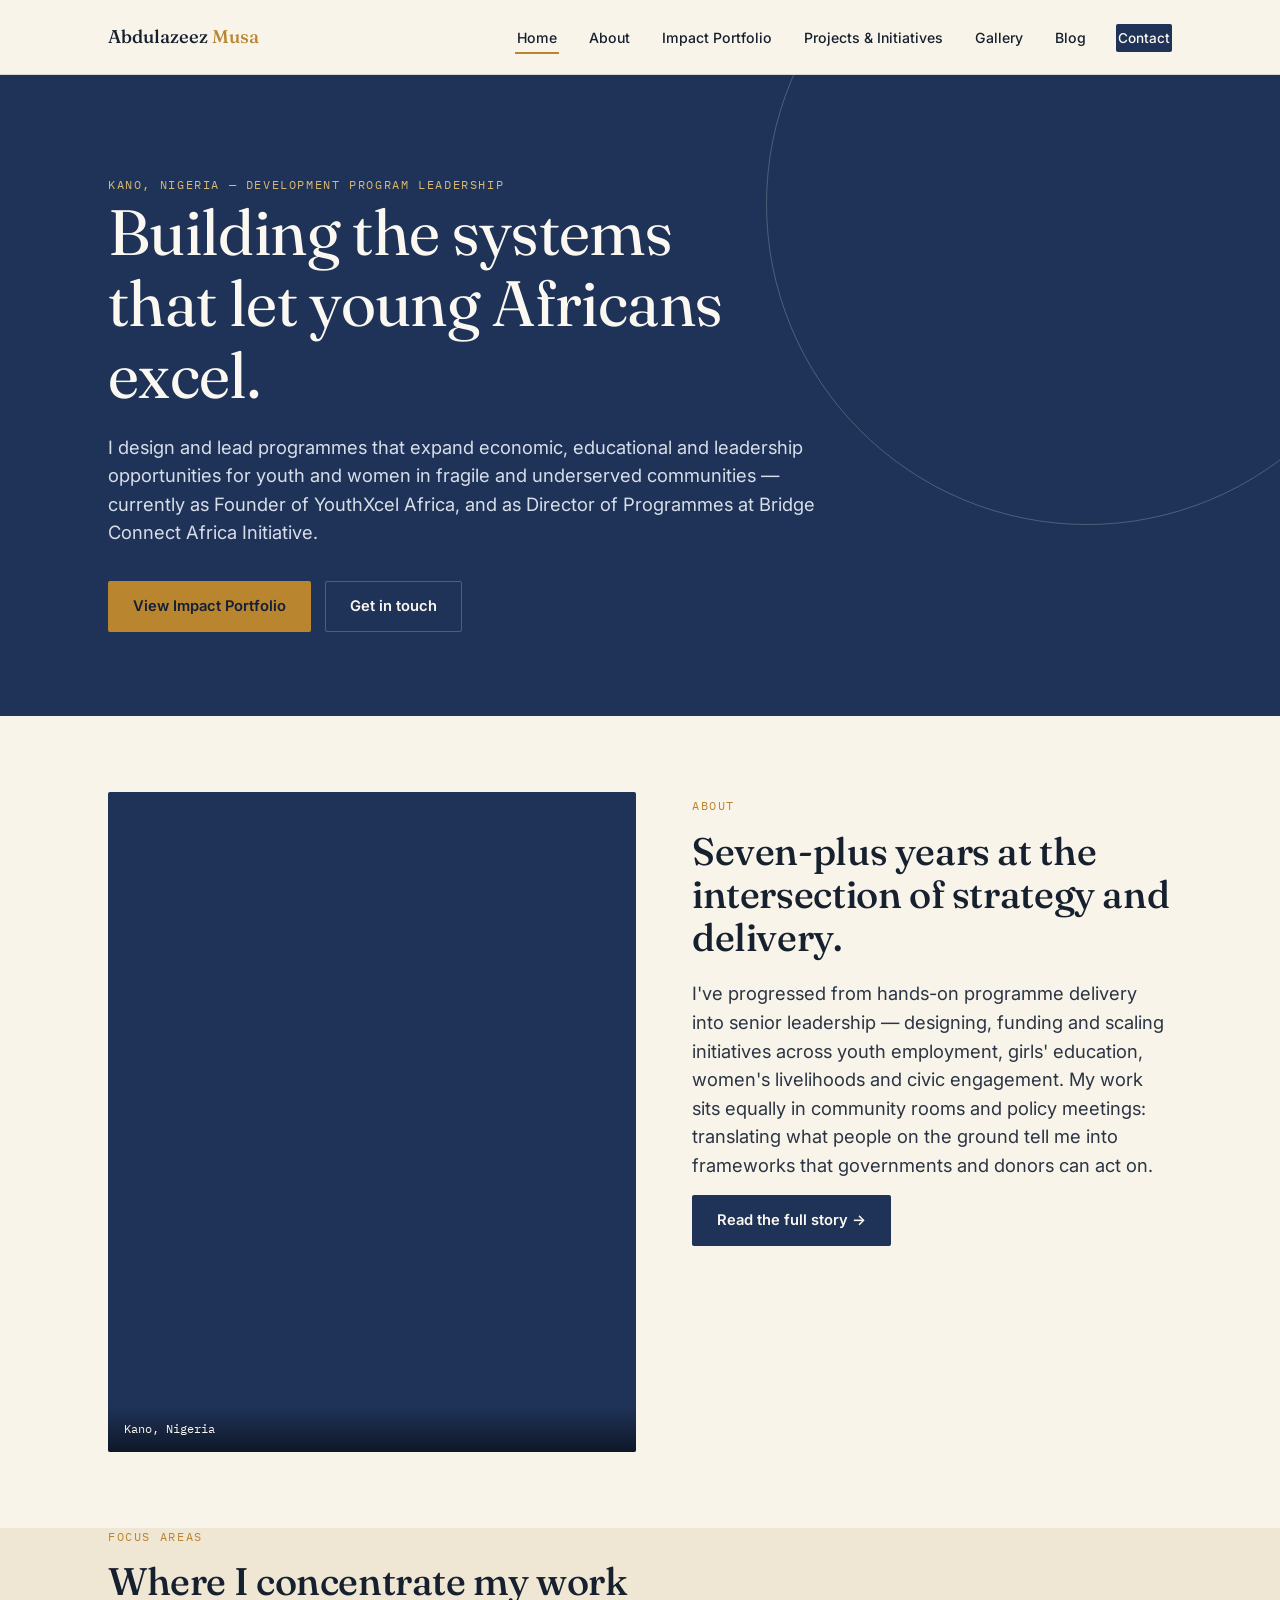
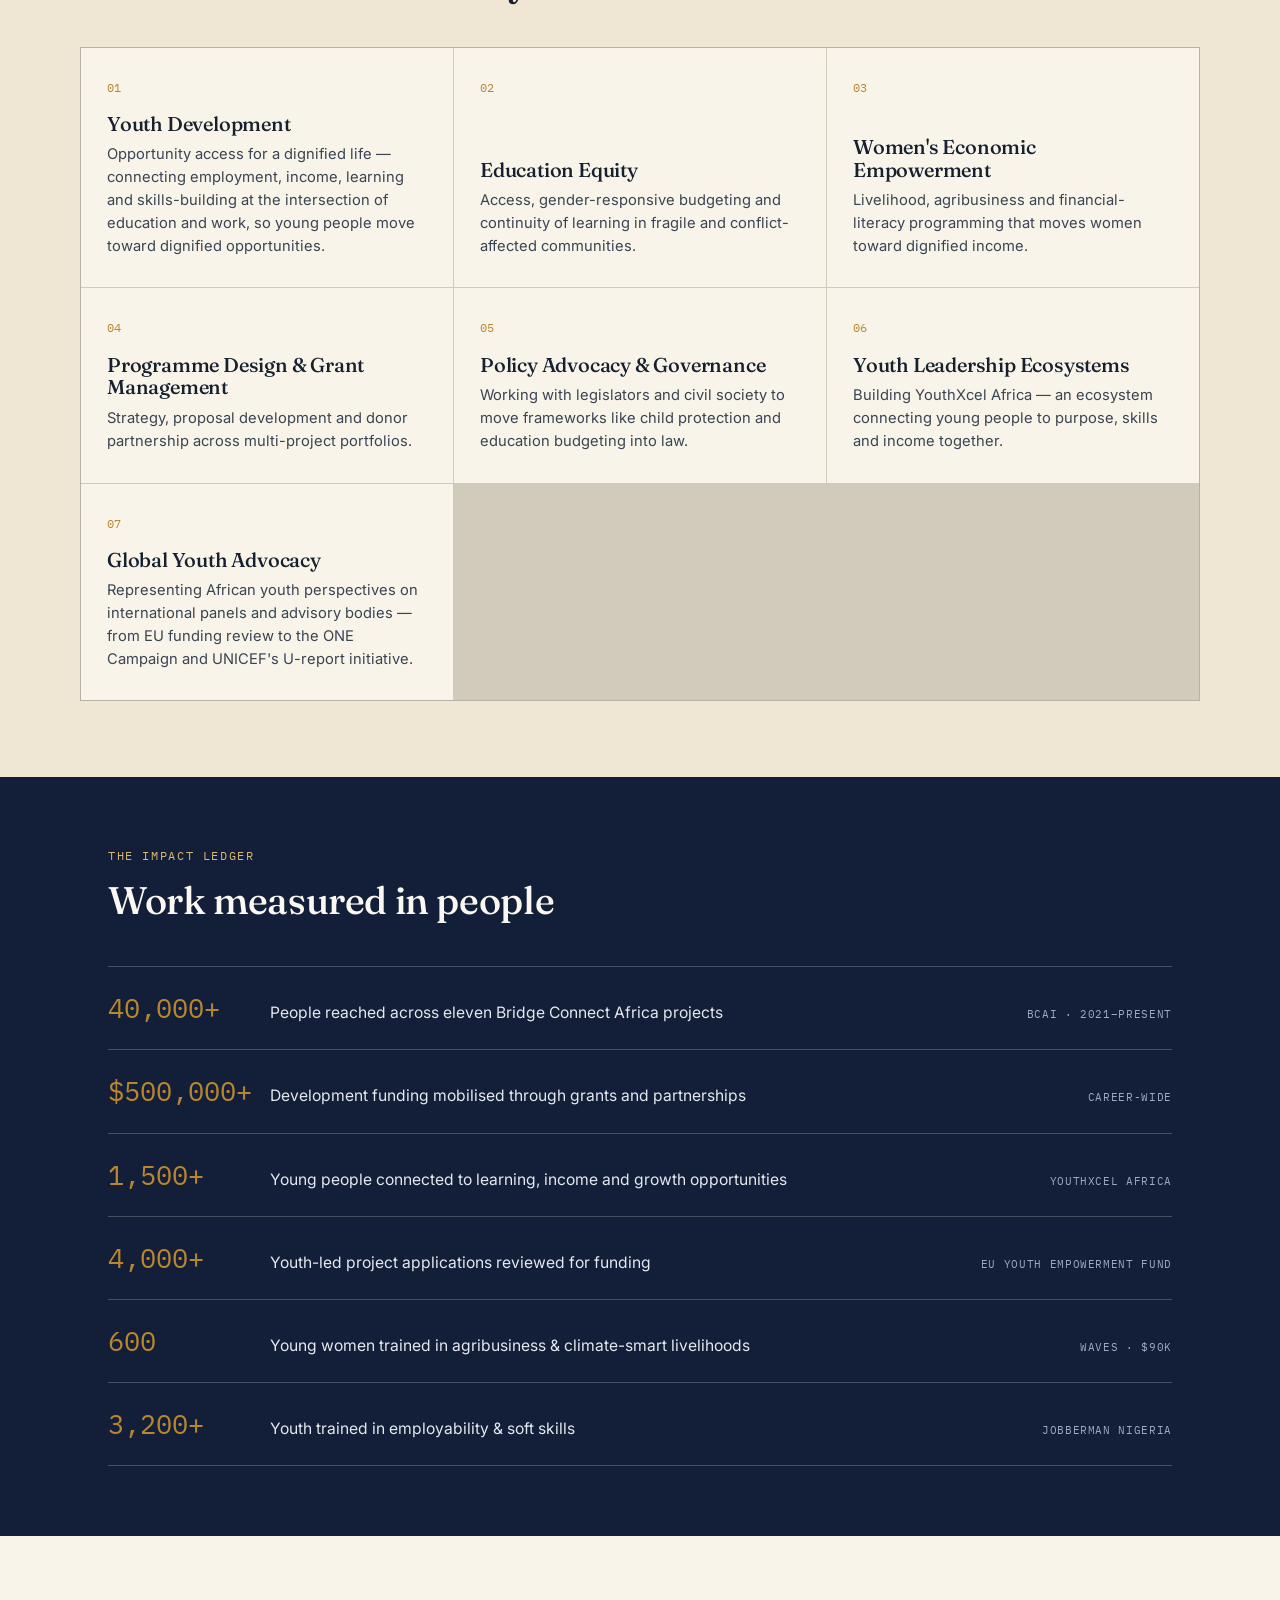
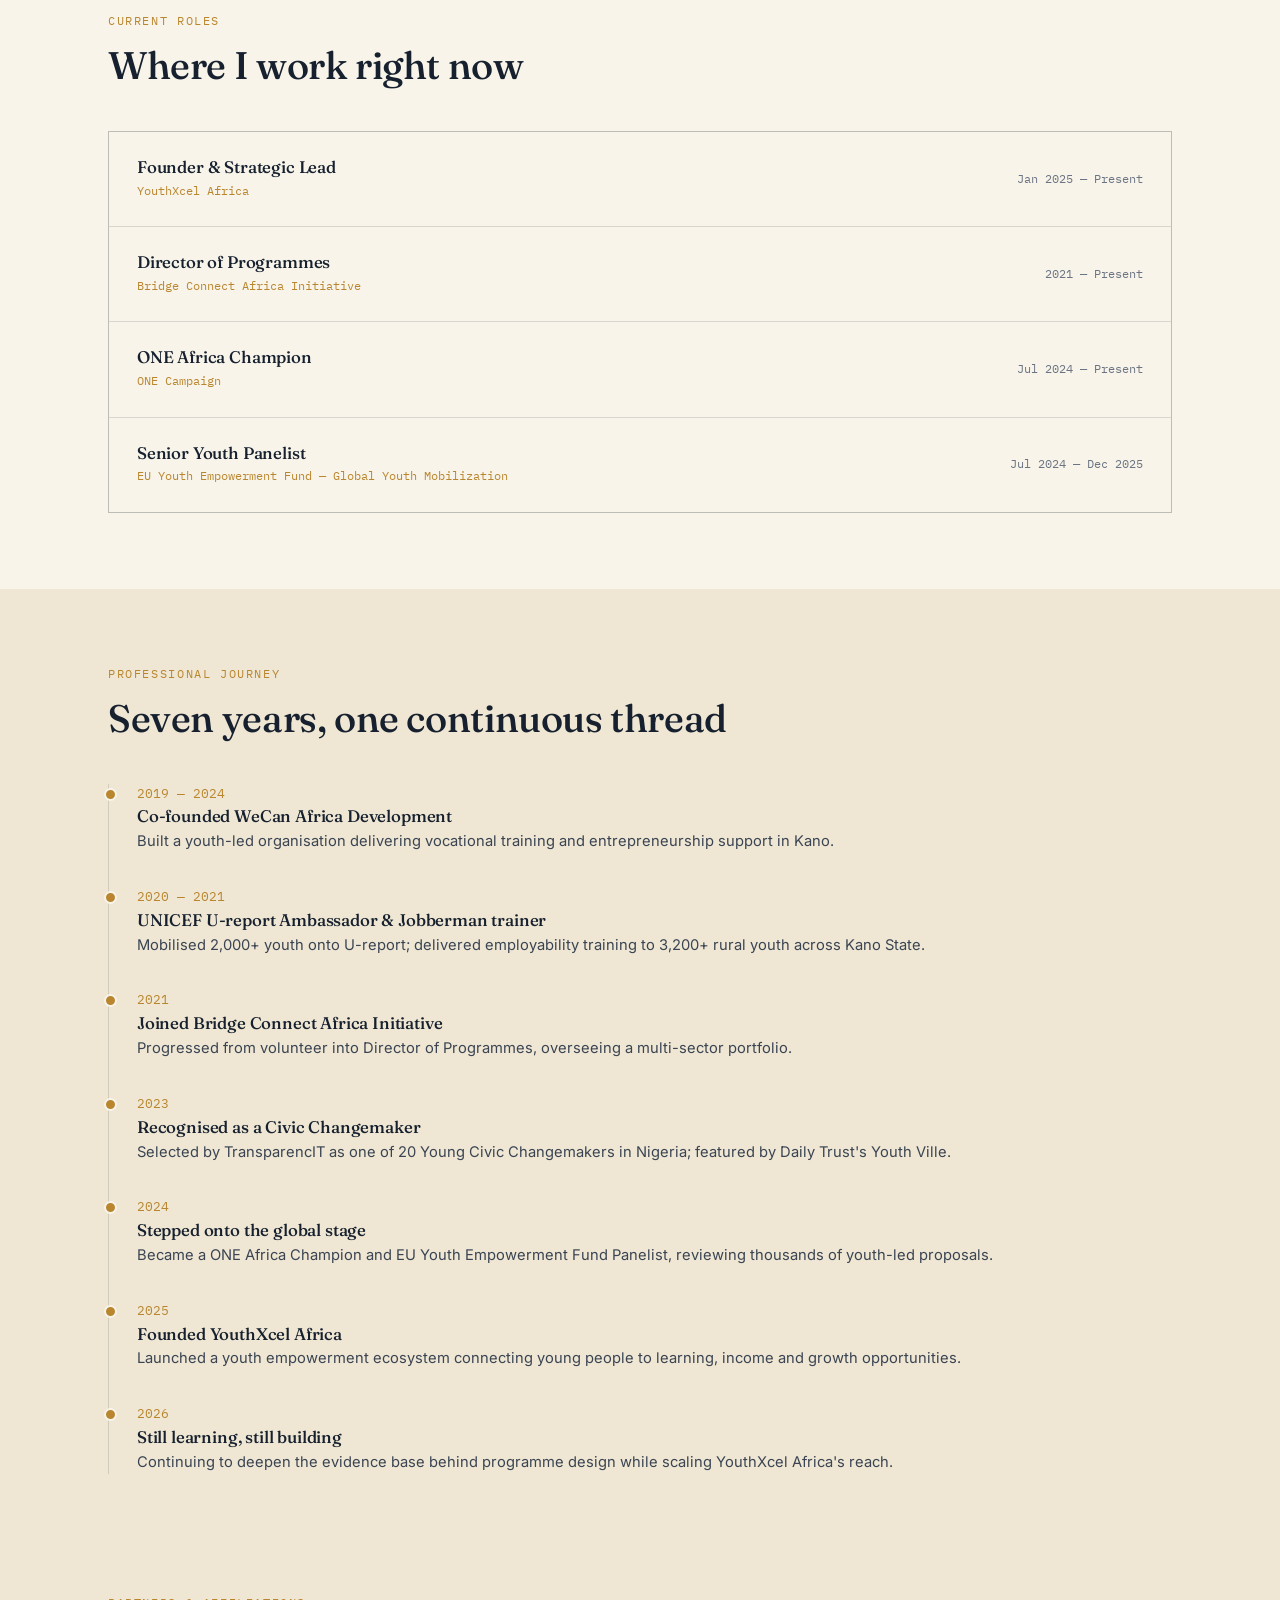
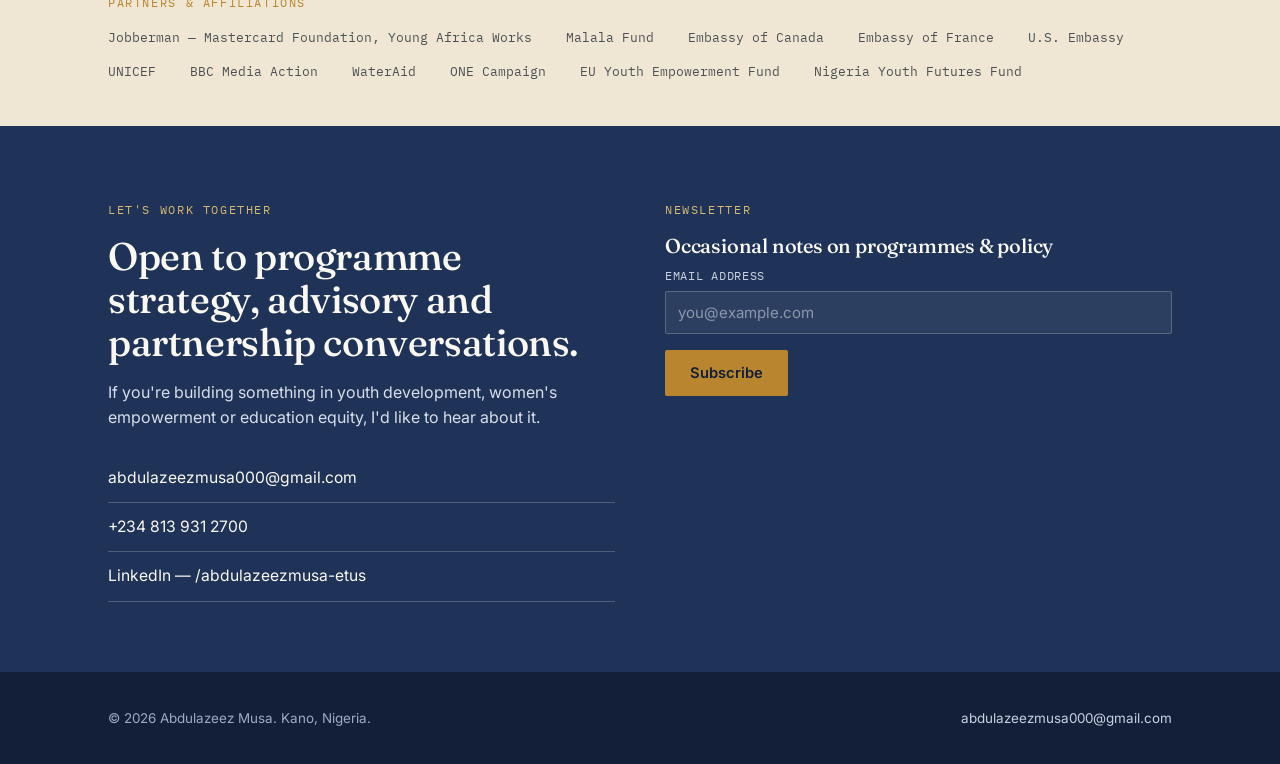
==== index.html @ 1b941cb6 "Add files via upload" ====
<!DOCTYPE html>
<html lang="en">
<head>
<meta charset="UTF-8">
<meta name="viewport" content="width=device-width, initial-scale=1.0">
<title>Abdulazeez Musa — Program Leadership for Youth &amp; Women's Development</title>
<meta name="description" content="Abdulazeez Musa is a development program leader working across youth empowerment, women's economic inclusion, education equity and policy advocacy in Northern Nigeria.">
<link rel="stylesheet" href="css/style.css">
</head>
<body>

<nav class="site-nav">
  <div class="wrap">
    <a href="index.html" class="brand">Abdulazeez <span>Musa</span></a>
    <ul class="nav-links">
      <li><a href="index.html" class="active">Home</a></li>
      <li><a href="about.html">About</a></li>
      <li><a href="impact.html">Impact Portfolio</a></li>
      <li><a href="projects.html">Projects &amp; Initiatives</a></li>
      <li><a href="gallery.html">Gallery</a></li>
      <li><a href="blog.html">Blog</a></li>
      <li><a href="contact.html" class="nav-cta">Contact</a></li>
    </ul>
    <button class="nav-toggle" aria-label="Toggle menu">☰</button>
  </div>
</nav>

<header class="hero">
  <div class="wrap">
    <span class="eyebrow">Kano, Nigeria — Development Program Leadership</span>
    <h1>Building the systems that let young Africans excel.</h1>
    <p class="lede">I design and lead programmes that expand economic, educational and leadership opportunities for youth and women in fragile and underserved communities — currently as Founder of YouthXcel Africa, and as Director of Programmes at Bridge Connect Africa Initiative.</p>
    <div class="hero-actions">
      <a href="impact.html" class="btn btn-primary">View Impact Portfolio</a>
      <a href="contact.html" class="btn btn-ghost">Get in touch</a>
    </div>
  </div>
</header>

<section id="about">
  <div class="wrap about-grid">
    <div class="about-portrait">
      <div class="cap">Kano, Nigeria</div>
    </div>
    <div>
      <span class="eyebrow">About</span>
      <h2 style="margin:14px 0 20px;">Seven-plus years at the intersection of strategy and delivery.</h2>
      <p class="lede">I've progressed from hands-on programme delivery into senior leadership — designing, funding and scaling initiatives across youth employment, girls' education, women's livelihoods and civic engagement. My work sits equally in community rooms and policy meetings: translating what people on the ground tell me into frameworks that governments and donors can act on.</p>
      <p style="margin-top:16px;"><a href="about.html" class="btn btn-dark">Read the full story →</a></p>
    </div>
  </div>
</section>

<section style="background:var(--sand); padding-top:0;">
  <div class="wrap">
    <div class="section-head">
      <span class="eyebrow">Focus Areas</span>
      <h2>Where I concentrate my work</h2>
    </div>
  </div>
  <div class="wrap" style="padding:0;">
    <div class="card-grid">
      <div class="focus-card">
        <span class="num">01</span>
        <div>
          <h3>Youth Development</h3>
          <p>Opportunity access for a dignified life — connecting employment, income, learning and skills-building at the intersection of education and work, so young people move toward dignified opportunities.</p>
        </div>
      </div>
      <div class="focus-card">
        <span class="num">02</span>
        <div>
          <h3>Education Equity</h3>
          <p>Access, gender-responsive budgeting and continuity of learning in fragile and conflict-affected communities.</p>
        </div>
      </div>
      <div class="focus-card">
        <span class="num">03</span>
        <div>
          <h3>Women's Economic Empowerment</h3>
          <p>Livelihood, agribusiness and financial-literacy programming that moves women toward dignified income.</p>
        </div>
      </div>
      <div class="focus-card">
        <span class="num">04</span>
        <div>
          <h3>Programme Design &amp; Grant Management</h3>
          <p>Strategy, proposal development and donor partnership across multi-project portfolios.</p>
        </div>
      </div>
      <div class="focus-card">
        <span class="num">05</span>
        <div>
          <h3>Policy Advocacy &amp; Governance</h3>
          <p>Working with legislators and civil society to move frameworks like child protection and education budgeting into law.</p>
        </div>
      </div>
      <div class="focus-card">
        <span class="num">06</span>
        <div>
          <h3>Youth Leadership Ecosystems</h3>
          <p>Building YouthXcel Africa — an ecosystem connecting young people to purpose, skills and income together.</p>
        </div>
      </div>
      <div class="focus-card">
        <span class="num">07</span>
        <div>
          <h3>Global Youth Advocacy</h3>
          <p>Representing African youth perspectives on international panels and advisory bodies — from EU funding review to the ONE Campaign and UNICEF's U-report initiative.</p>
        </div>
      </div>
    </div>
  </div>
</section>

<section class="ledger">
  <div class="wrap">
    <div class="section-head">
      <span class="eyebrow">The Impact Ledger</span>
      <h2>Work measured in people</h2>
    </div>
    <div class="ledger-rows">
      <div class="ledger-row"><span class="figure">40,000+</span><span class="label">People reached across eleven Bridge Connect Africa projects</span><span class="tag">BCAI · 2021–Present</span></div>
      <div class="ledger-row"><span class="figure">$500,000+</span><span class="label">Development funding mobilised through grants and partnerships</span><span class="tag">Career-wide</span></div>
      <div class="ledger-row"><span class="figure">1,500+</span><span class="label">Young people connected to learning, income and growth opportunities</span><span class="tag">YouthXcel Africa</span></div>
      <div class="ledger-row"><span class="figure">4,000+</span><span class="label">Youth-led project applications reviewed for funding</span><span class="tag">EU Youth Empowerment Fund</span></div>
      <div class="ledger-row"><span class="figure">600</span><span class="label">Young women trained in agribusiness &amp; climate-smart livelihoods</span><span class="tag">WAVES · $90k</span></div>
      <div class="ledger-row"><span class="figure">3,200+</span><span class="label">Youth trained in employability &amp; soft skills</span><span class="tag">Jobberman Nigeria</span></div>
    </div>
  </div>
</section>

<section>
  <div class="wrap">
    <div class="section-head">
      <span class="eyebrow">Current Roles</span>
      <h2>Where I work right now</h2>
    </div>
    <div class="role-list">
      <div class="role-item">
        <div><h3>Founder &amp; Strategic Lead</h3><span class="org">YouthXcel Africa</span></div>
        <span class="period">Jan 2025 — Present</span>
      </div>
      <div class="role-item">
        <div><h3>Director of Programmes</h3><span class="org">Bridge Connect Africa Initiative</span></div>
        <span class="period">2021 — Present</span>
      </div>
      <div class="role-item">
        <div><h3>ONE Africa Champion</h3><span class="org">ONE Campaign</span></div>
        <span class="period">Jul 2024 — Present</span>
      </div>
      <div class="role-item">
        <div><h3>Senior Youth Panelist</h3><span class="org">EU Youth Empowerment Fund — Global Youth Mobilization</span></div>
        <span class="period">Jul 2024 — Dec 2025</span>
      </div>
    </div>
  </div>
</section>

<section style="background:var(--sand);">
  <div class="wrap">
    <div class="section-head">
      <span class="eyebrow">Professional Journey</span>
      <h2>Seven years, one continuous thread</h2>
    </div>
    <div class="timeline">
      <div class="tl-item">
        <span class="yr">2019 — 2024</span>
        <h3>Co-founded WeCan Africa Development</h3>
        <p>Built a youth-led organisation delivering vocational training and entrepreneurship support in Kano.</p>
      </div>
      <div class="tl-item">
        <span class="yr">2020 — 2021</span>
        <h3>UNICEF U-report Ambassador &amp; Jobberman trainer</h3>
        <p>Mobilised 2,000+ youth onto U-report; delivered employability training to 3,200+ rural youth across Kano State.</p>
      </div>
      <div class="tl-item">
        <span class="yr">2021</span>
        <h3>Joined Bridge Connect Africa Initiative</h3>
        <p>Progressed from volunteer into Director of Programmes, overseeing a multi-sector portfolio.</p>
      </div>
      <div class="tl-item">
        <span class="yr">2023</span>
        <h3>Recognised as a Civic Changemaker</h3>
        <p>Selected by TransparencIT as one of 20 Young Civic Changemakers in Nigeria; featured by Daily Trust's Youth Ville.</p>
      </div>
      <div class="tl-item">
        <span class="yr">2024</span>
        <h3>Stepped onto the global stage</h3>
        <p>Became a ONE Africa Champion and EU Youth Empowerment Fund Panelist, reviewing thousands of youth-led proposals.</p>
      </div>
      <div class="tl-item">
        <span class="yr">2025</span>
        <h3>Founded YouthXcel Africa</h3>
        <p>Launched a youth empowerment ecosystem connecting young people to learning, income and growth opportunities.</p>
      </div>
      <div class="tl-item">
        <span class="yr">2026</span>
        <h3>Still learning, still building</h3>
        <p>Continuing to deepen the evidence base behind programme design while scaling YouthXcel Africa's reach.</p>
      </div>
    </div>
  </div>
</section>

<section class="affil-strip">
  <div class="wrap">
    <span class="eyebrow" style="display:block; margin-bottom:16px;">Partners &amp; Affiliations</span>
    <div class="affil-row">
      <span>Jobberman — Mastercard Foundation, Young Africa Works</span>
      <span>Malala Fund</span>
      <span>Embassy of Canada</span>
      <span>Embassy of France</span>
      <span>U.S. Embassy</span>
      <span>UNICEF</span>
      <span>BBC Media Action</span>
      <span>WaterAid</span>
      <span>ONE Campaign</span>
      <span>EU Youth Empowerment Fund</span>
      <span>Nigeria Youth Futures Fund</span>
    </div>
  </div>
</section>

<section class="contact-band">
  <div class="wrap contact-grid">
    <div>
      <span class="eyebrow" style="color:#D9B871;">Let's Work Together</span>
      <h2 style="margin:14px 0 16px;">Open to programme strategy, advisory and partnership conversations.</h2>
      <p style="color:#D8DEE9; max-width:46ch;">If you're building something in youth development, women's empowerment or education equity, I'd like to hear about it.</p>
      <div class="contact-links" style="margin-top:24px;">
        <a href="mailto:abdulazeezmusa000@gmail.com">abdulazeezmusa000@gmail.com</a>
        <a href="tel:+2348139312700">+234 813 931 2700</a>
        <a href="https://linkedin.com/in/abdulazeezmusa-etus" target="_blank" rel="noopener">LinkedIn — /abdulazeezmusa-etus</a>
      </div>
    </div>
    <div>
      <span class="eyebrow" style="color:#D9B871;">Newsletter</span>
      <h3 style="color:var(--white); margin:14px 0 10px;">Occasional notes on programmes &amp; policy</h3>
      <form id="newsletter-form" onsubmit="event.preventDefault(); this.querySelector('button').textContent='Thank you — check your inbox to confirm.';">
        <div class="field">
          <label for="nl-email">Email address</label>
          <input id="nl-email" type="email" required placeholder="you@example.com">
        </div>
        <button type="submit" class="btn btn-primary">Subscribe</button>
      </form>
    </div>
  </div>
</section>

<footer>
  <div class="wrap">
    <span>© <span data-year></span> Abdulazeez Musa. Kano, Nigeria.</span>
    <span><a href="mailto:abdulazeezmusa000@gmail.com">abdulazeezmusa000@gmail.com</a></span>
  </div>
</footer>

<script src="js/script.js"></script>
<script src="https://identity.netlify.com/v1/netlify-identity-widget.js"></script>
<script>
  if (window.netlifyIdentity) {
    window.netlifyIdentity.on("init", (user) => {
      if (!user) {
        window.netlifyIdentity.on("login", () => {
          document.location.href = "/admin/";
        });
      }
    });
  }
</script>
</body>
</html>
---- css/style.css ----
/* ===================================================================
   ABDULAZEEZ MUSA — PORTFOLIO
   Design concept: "The Impact Ledger"
   A development leader whose whole public record is built on verified
   numbers — people reached, funds mobilized, proposals reviewed. The
   type system borrows from field reports and grant ledgers: a warm,
   serious serif for statements, and a tabular mono face for every
   figure, so numbers always read as entries, not decoration.
   =================================================================== */

@import url('https://fonts.googleapis.com/css2?family=Fraunces:opsz,wght@9..144,300;9..144,400;9..144,500;9..144,600&family=Inter:wght@400;500;600&family=IBM+Plex+Mono:wght@400;500&display=swap');

:root{
  --ink:        #16202E;
  --indigo:     #1F3358;
  --indigo-dk:  #131F38;
  --sand:       #EFE7D3;
  --sand-lt:    #F8F4E9;
  --gold:       #B9862F;
  --green:      #3F6B4F;
  --white:      #FBF8F1;
  --line:       rgba(22,32,46,0.14);
  --line-lt:    rgba(251,248,241,0.22);

  --serif: 'Fraunces', Georgia, serif;
  --sans:  'Inter', -apple-system, sans-serif;
  --mono:  'IBM Plex Mono', monospace;

  --max: 1120px;
}

*{box-sizing:border-box; margin:0; padding:0;}
html{scroll-behavior:smooth;}
body{
  font-family: var(--sans);
  color: var(--ink);
  background: var(--sand-lt);
  line-height: 1.55;
  -webkit-font-smoothing: antialiased;
}
a{color:inherit; text-decoration:none;}
img{max-width:100%; display:block;}
ul{list-style:none;}

:focus-visible{outline:2px solid var(--gold); outline-offset:3px;}

@media (prefers-reduced-motion: reduce){
  *{animation-duration:0.01ms !important; transition-duration:0.01ms !important;}
}

.wrap{max-width:var(--max); margin:0 auto; padding:0 28px;}
.eyebrow{
  font-family: var(--mono);
  font-size: 0.72rem;
  letter-spacing: 0.14em;
  text-transform: uppercase;
  color: var(--gold);
}
h1,h2,h3{font-family:var(--serif); font-weight:500; line-height:1.12; letter-spacing:-0.01em;}
h1{font-size:clamp(2.4rem, 5vw, 4rem); font-weight:400;}
h2{font-size:clamp(1.7rem, 3vw, 2.5rem);}
h3{font-size:1.25rem;}
p{color:#3A4453;}
.lede{font-size:1.15rem; color:#2B3444; max-width:60ch;}

/* ---------- NAV ---------- */
.site-nav{
  position: sticky; top:0; z-index:50;
  background: var(--sand-lt);
  border-bottom:1px solid var(--line);
}
.site-nav .wrap{
  display:flex; align-items:center; justify-content:space-between;
  height:74px;
}
.brand{font-family:var(--serif); font-size:1.15rem; font-weight:500;}
.brand span{color:var(--gold);}
.nav-links{display:flex; gap:28px; align-items:center;}
.nav-links a{
  font-size:0.88rem; font-weight:500; color:var(--ink);
  padding:6px 2px; border-bottom:2px solid transparent;
}
.nav-links a:hover, .nav-links a.active{border-color:var(--gold);}
.nav-cta{
  background:var(--indigo); color:var(--white) !important;
  padding:9px 18px; border-radius:2px; font-size:0.85rem !important;
  border-bottom:none !important;
}
.nav-toggle{display:none; background:none; border:none; font-size:1.5rem; cursor:pointer; color:var(--ink);}

@media (max-width: 820px){
  .nav-links{
    position:absolute; top:74px; left:0; right:0; background:var(--sand-lt);
    flex-direction:column; align-items:flex-start; padding:18px 28px 26px;
    border-bottom:1px solid var(--line);
    display:none;
  }
  .nav-links.open{display:flex;}
  .nav-toggle{display:block;}
}

/* ---------- HERO ---------- */
.hero{
  background: var(--indigo);
  color: var(--white);
  padding: 96px 0 84px;
  position:relative;
  overflow:hidden;
}
.hero::after{
  content:"";
  position:absolute; right:-10%; top:-30%;
  width:640px; height:640px;
  border:1px solid var(--line-lt);
  border-radius:50%;
}
.hero .wrap{position:relative; z-index:1;}
.hero .eyebrow{color:#D9B871; margin-bottom:18px;}
.hero h1{color:var(--white); max-width:16ch; margin-bottom:22px;}
.hero .lede{color:#D8DEE9; margin-bottom:34px;}
.hero-actions{display:flex; gap:14px; flex-wrap:wrap;}
.btn{
  display:inline-block; font-family:var(--sans); font-weight:600;
  font-size:0.92rem; padding:13px 24px; border-radius:2px;
  border:1px solid transparent; cursor:pointer;
}
.btn-primary{background:var(--gold); color:var(--indigo-dk);}
.btn-primary:hover{background:#CD9A44;}
.btn-ghost{border-color: var(--line-lt); color:var(--white);}
.btn-ghost:hover{background:rgba(255,255,255,0.08);}
.btn-dark{background:var(--indigo); color:var(--white);}
.btn-dark:hover{background:var(--indigo-dk);}

/* ---------- SECTION SHELL ---------- */
section{padding:76px 0;}
.section-head{max-width:640px; margin-bottom:44px;}
.section-head .eyebrow{margin-bottom:14px; display:block;}
.divider{border:none; border-top:1px solid var(--line); margin:0;}

/* ---------- ABOUT PREVIEW ---------- */
.about-grid{display:grid; grid-template-columns: 1.1fr 1fr; gap:56px; align-items:start;}
@media (max-width:820px){.about-grid{grid-template-columns:1fr;}}
.about-portrait{
  aspect-ratio:4/5; background:var(--indigo);
  border-radius:2px; position:relative; overflow:hidden;
}
.about-portrait img{width:100%; height:100%; object-fit:cover;}
.about-portrait .cap{
  position:absolute; bottom:0; left:0; right:0;
  padding:14px 16px; font-family:var(--mono); font-size:0.72rem;
  color:var(--white); background:linear-gradient(transparent, rgba(0,0,0,0.55));
}

/* ---------- FOCUS CARDS ---------- */
.card-grid{display:grid; grid-template-columns:repeat(3,1fr); gap:1px; background:var(--line); border:1px solid var(--line);}
@media (max-width:820px){.card-grid{grid-template-columns:1fr 1fr;}}
@media (max-width:560px){.card-grid{grid-template-columns:1fr;}}
.focus-card{background:var(--sand-lt); padding:30px 26px; min-height:180px; display:flex; flex-direction:column; justify-content:space-between;}
.focus-card .num{font-family:var(--mono); color:var(--gold); font-size:0.78rem;}
.focus-card h3{margin:16px 0 8px;}
.focus-card p{font-size:0.92rem;}

/* ---------- IMPACT LEDGER (signature element) ---------- */
.ledger{background:var(--indigo-dk); color:var(--white); padding:70px 0;}
.ledger .section-head .eyebrow{color:#D9B871;}
.ledger .section-head h2{color:var(--white);}
.ledger-rows{border-top:1px solid var(--line-lt);}
.ledger-row{
  display:grid; grid-template-columns: 140px 1fr auto; gap:22px; align-items:baseline;
  padding:20px 0; border-bottom:1px solid var(--line-lt);
}
.ledger-row .figure{font-family:var(--mono); font-size:1.7rem; color:var(--gold); font-variant-numeric:tabular-nums;}
.ledger-row .label{font-size:0.98rem; color:#E4E8EF;}
.ledger-row .tag{font-family:var(--mono); font-size:0.68rem; color:#9FAAC0; letter-spacing:0.06em; text-transform:uppercase; text-align:right;}
@media (max-width:640px){
  .ledger-row{grid-template-columns:1fr; gap:4px;}
  .ledger-row .tag{text-align:left;}
}

/* ---------- ROLES ---------- */
.role-list{display:grid; gap:1px; background:var(--line); border:1px solid var(--line);}
.role-item{background:var(--sand-lt); padding:26px 28px; display:grid; grid-template-columns: 1fr auto; gap:18px; align-items:center;}
.role-item h3{font-size:1.05rem;}
.role-item .org{font-family:var(--mono); font-size:0.78rem; color:var(--gold); margin-top:4px; display:block;}
.role-item .period{font-family:var(--mono); font-size:0.76rem; color:#6B7484; white-space:nowrap;}
@media (max-width:600px){.role-item{grid-template-columns:1fr;} .role-item .period{margin-top:6px;}}

/* ---------- TIMELINE ---------- */
.timeline{position:relative; padding-left:28px; border-left:1px solid var(--line);}
.tl-item{position:relative; padding-bottom:34px;}
.tl-item:last-child{padding-bottom:0;}
.tl-item::before{
  content:""; position:absolute; left:-33px; top:4px;
  width:9px; height:9px; border-radius:50%; background:var(--gold);
  border:2px solid var(--sand-lt);
}
.tl-item .yr{font-family:var(--mono); color:var(--gold); font-size:0.8rem; margin-bottom:4px; display:block;}
.tl-item h3{font-size:1.05rem; margin-bottom:4px;}
.tl-item p{font-size:0.92rem;}

/* ---------- AFFILIATIONS ---------- */
.affil-strip{background:var(--sand); padding:44px 0;}
.affil-row{display:flex; flex-wrap:wrap; gap:14px 34px; align-items:center;}
.affil-row span{font-family:var(--mono); font-size:0.82rem; color:var(--ink); opacity:0.75;}

/* ---------- CONTACT / NEWSLETTER ---------- */
.contact-band{background:var(--indigo); color:var(--white); padding:70px 0;}
.contact-grid{display:grid; grid-template-columns:1fr 1fr; gap:50px;}
@media (max-width:820px){.contact-grid{grid-template-columns:1fr;}}
.contact-band h2{color:var(--white);}
.contact-links a{display:block; padding:12px 0; border-bottom:1px solid var(--line-lt); font-size:0.98rem;}
.field{margin-bottom:16px;}
.field label{display:block; font-family:var(--mono); font-size:0.72rem; text-transform:uppercase; letter-spacing:0.06em; margin-bottom:6px; color:#C9D1E0;}
.field input, .field textarea{
  width:100%; background:rgba(255,255,255,0.06); border:1px solid var(--line-lt);
  color:var(--white); padding:11px 12px; font-family:var(--sans); font-size:0.94rem; border-radius:2px;
}
.field textarea{min-height:110px; resize:vertical;}
.field input::placeholder, .field textarea::placeholder{color:#8C97AC;}

/* ---------- FOOTER ---------- */
footer{background:var(--indigo-dk); color:#9FAAC0; padding:36px 0; font-size:0.84rem;}
footer .wrap{display:flex; justify-content:space-between; flex-wrap:wrap; gap:12px;}
footer a{color:#C9D1E0;}

/* ---------- GENERIC PAGE HEADER (inner pages) ---------- */
.page-header{background:var(--indigo); color:var(--white); padding:64px 0 54px;}
.page-header h1{color:var(--white); font-size:clamp(2rem,4vw,2.8rem); max-width:22ch;}
.page-header .lede{color:#D8DEE9; margin-top:14px;}

/* ---------- ACHIEVEMENT / PROJECT CARDS ---------- */
.stack{display:grid; gap:22px;}
.achv-card{
  background:var(--sand-lt); border:1px solid var(--line); padding:30px 28px;
  display:grid; grid-template-columns: 150px 1fr; gap:26px;
}
@media (max-width:680px){.achv-card{grid-template-columns:1fr; gap:10px;}}
.achv-card .stat{font-family:var(--mono); color:var(--gold); font-size:1.5rem; font-variant-numeric:tabular-nums;}
.achv-card .stat small{display:block; font-size:0.65rem; color:#6B7484; text-transform:uppercase; letter-spacing:0.06em; margin-top:4px;}
.achv-card h3{margin-bottom:8px;}
.achv-card p{font-size:0.94rem;}

.proj-grid{display:grid; grid-template-columns:repeat(2,1fr); gap:1px; background:var(--line); border:1px solid var(--line);}
@media (max-width:720px){.proj-grid{grid-template-columns:1fr;}}
.proj-card{background:var(--sand-lt); padding:30px 28px;}
.proj-card .eyebrow{margin-bottom:10px; display:block;}
.proj-card h3{margin-bottom:10px;}
.proj-card p{font-size:0.92rem; margin-bottom:14px;}
.proj-card ul{font-size:0.85rem; color:#3A4453;}
.proj-card li{padding-left:16px; position:relative; margin-bottom:6px;}
.proj-card li::before{content:"—"; position:absolute; left:0; color:var(--gold);}

/* ---------- GALLERY ---------- */
.gallery-grid{display:grid; grid-template-columns:repeat(3,1fr); gap:12px;}
@media (max-width:720px){.gallery-grid{grid-template-columns:repeat(2,1fr);}}
.gallery-item{aspect-ratio:1; background:var(--sand); border:1px solid var(--line); display:flex; align-items:center; justify-content:center;}
.gallery-item span{font-family:var(--mono); font-size:0.7rem; color:#8A8060; text-align:center; padding:10px;}
.gallery-item img{width:100%; height:100%; object-fit:cover;}

/* ---------- BLOG ---------- */
.post-list{display:grid; gap:1px; background:var(--line); border:1px solid var(--line);}
.post-item{background:var(--sand-lt); padding:26px 28px; display:grid; grid-template-columns:120px 1fr; gap:24px;}
@media (max-width:600px){.post-item{grid-template-columns:1fr; gap:8px;}}
.post-item .date{font-family:var(--mono); font-size:0.76rem; color:var(--gold);}
.post-item h3{margin-bottom:6px;}
.post-item p{font-size:0.92rem;}
.empty-note{
  border:1px dashed var(--line); padding:34px; text-align:center;
  font-family:var(--mono); font-size:0.85rem; color:#6B7484;
}

/* ---------- AWARDS LIST ---------- */
.award-item{padding:20px 0; border-bottom:1px solid var(--line); display:flex; justify-content:space-between; gap:20px; flex-wrap:wrap;}
.award-item .yr{font-family:var(--mono); color:var(--gold); font-size:0.85rem;}

/* ---------- SKILLS ---------- */
.chip-row{display:flex; flex-wrap:wrap; gap:10px;}
.chip{
  font-family:var(--mono); font-size:0.78rem; padding:8px 14px;
  border:1px solid var(--line); border-radius:2px; color:var(--ink);
}
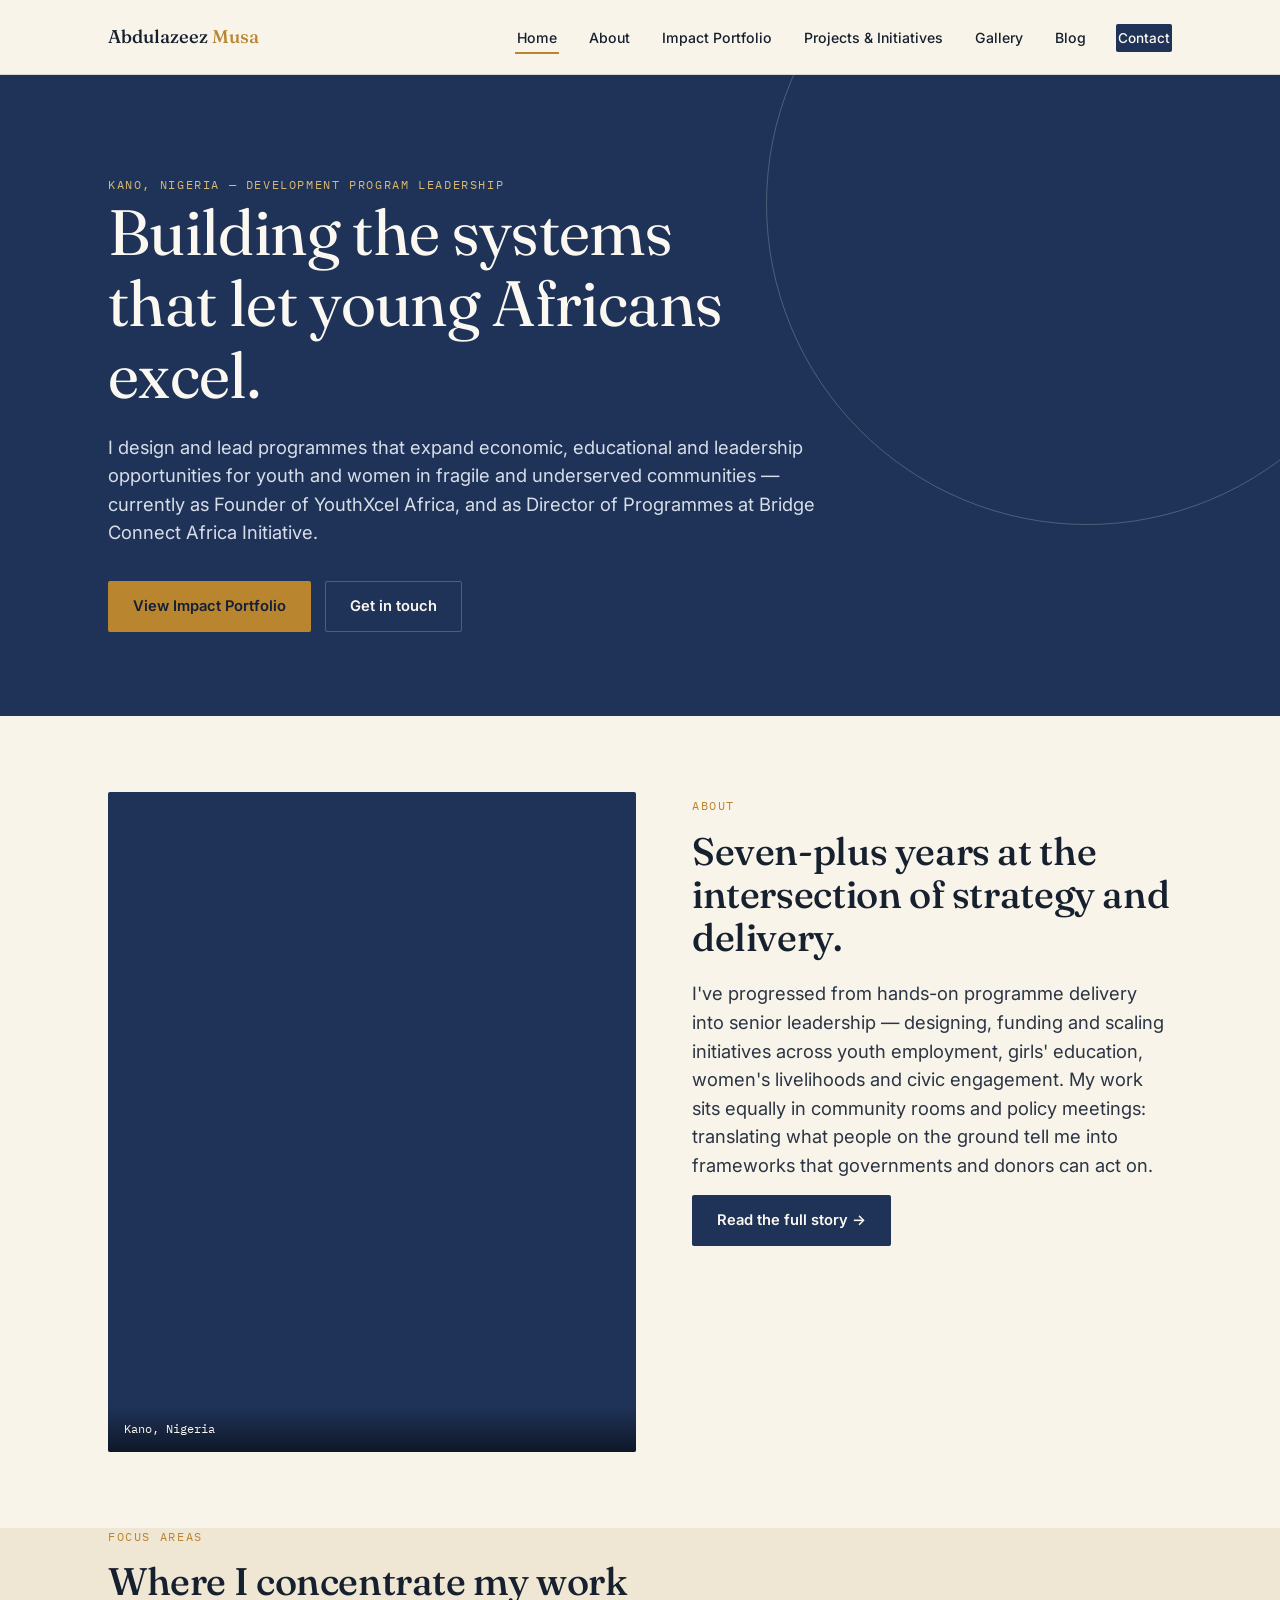
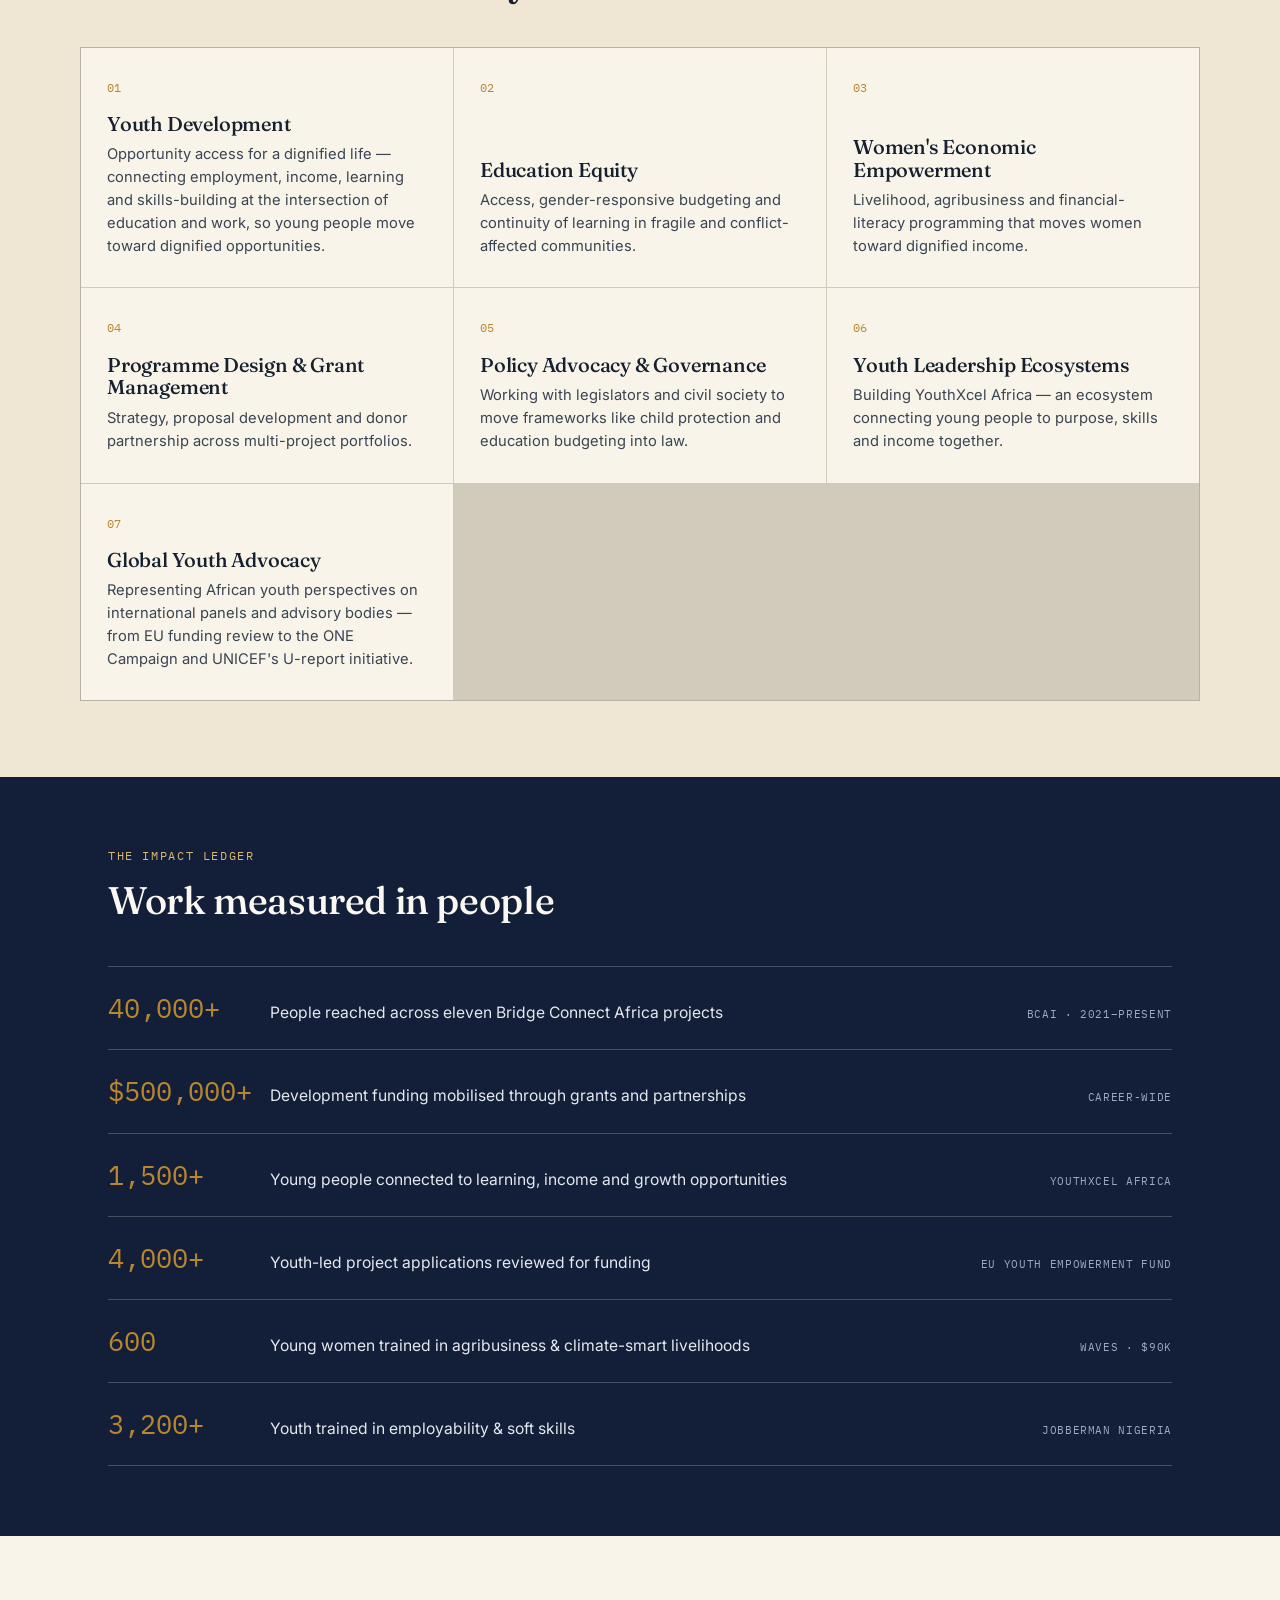
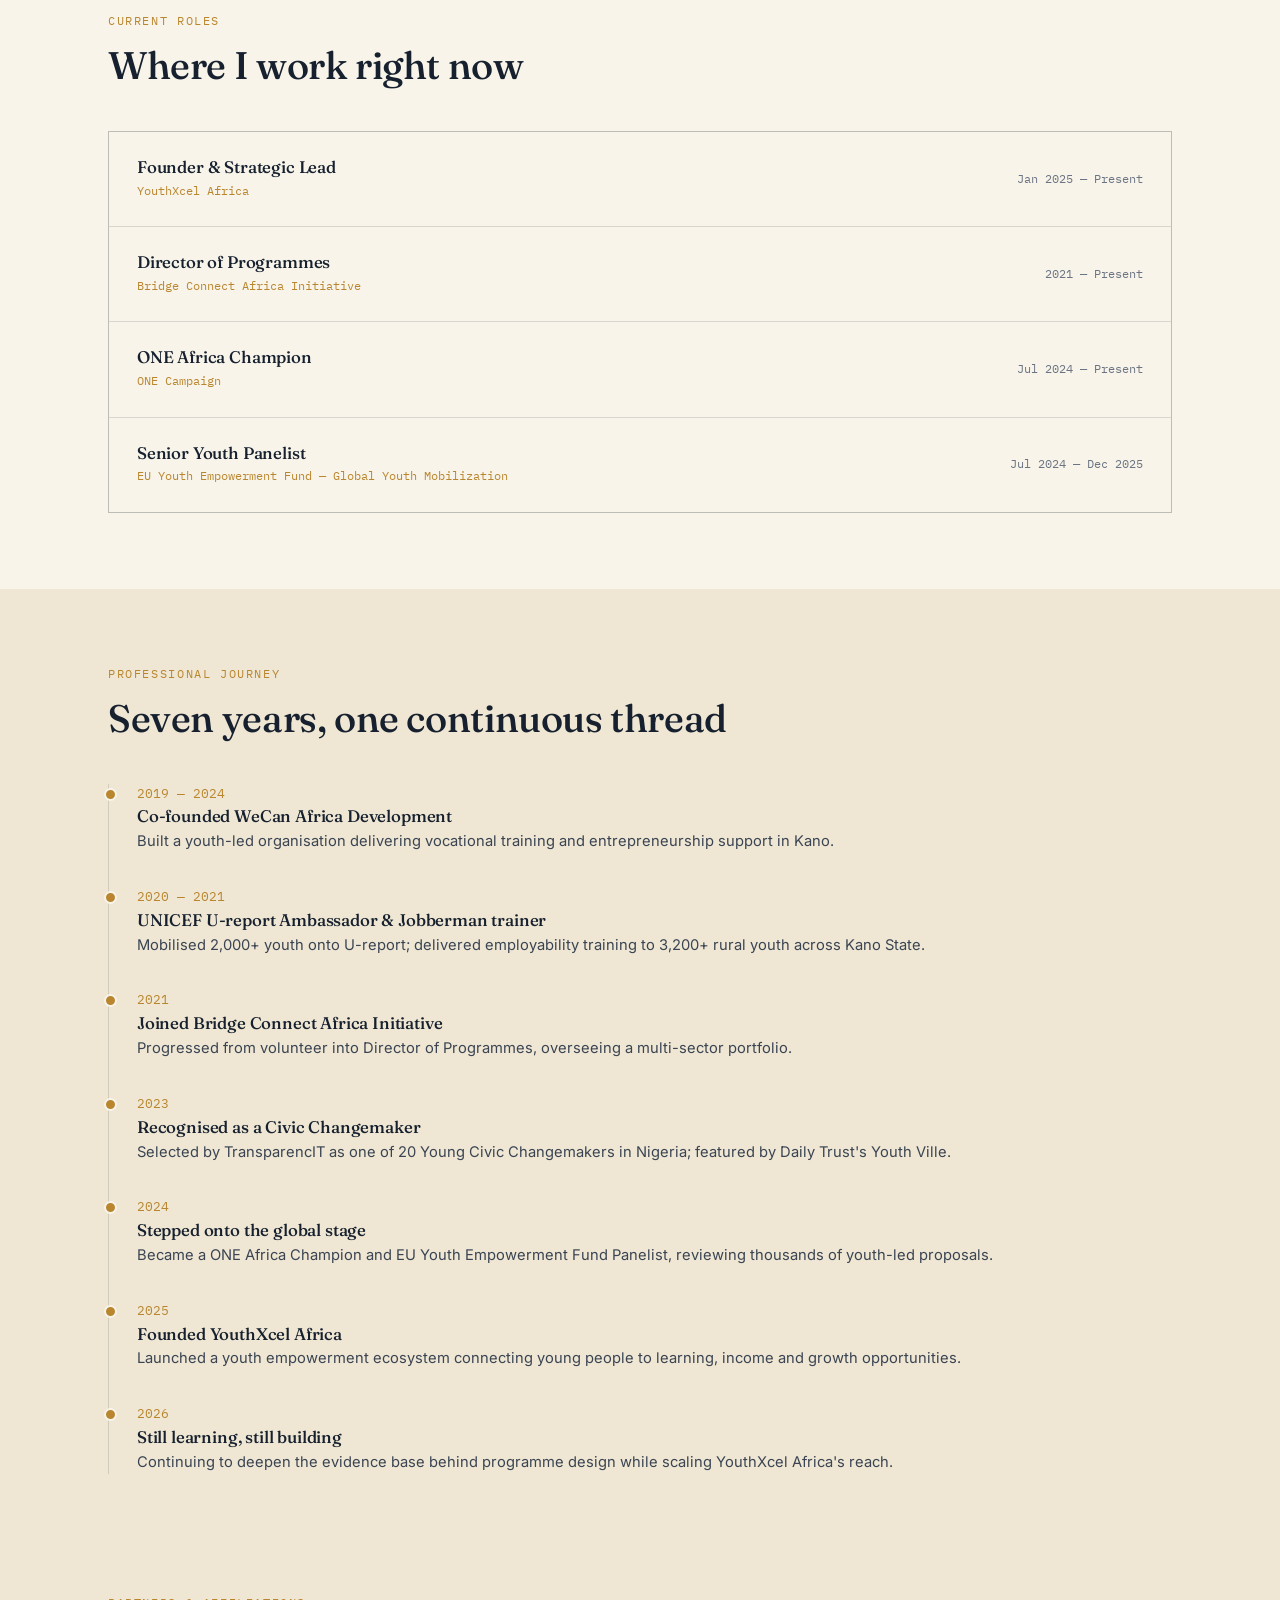
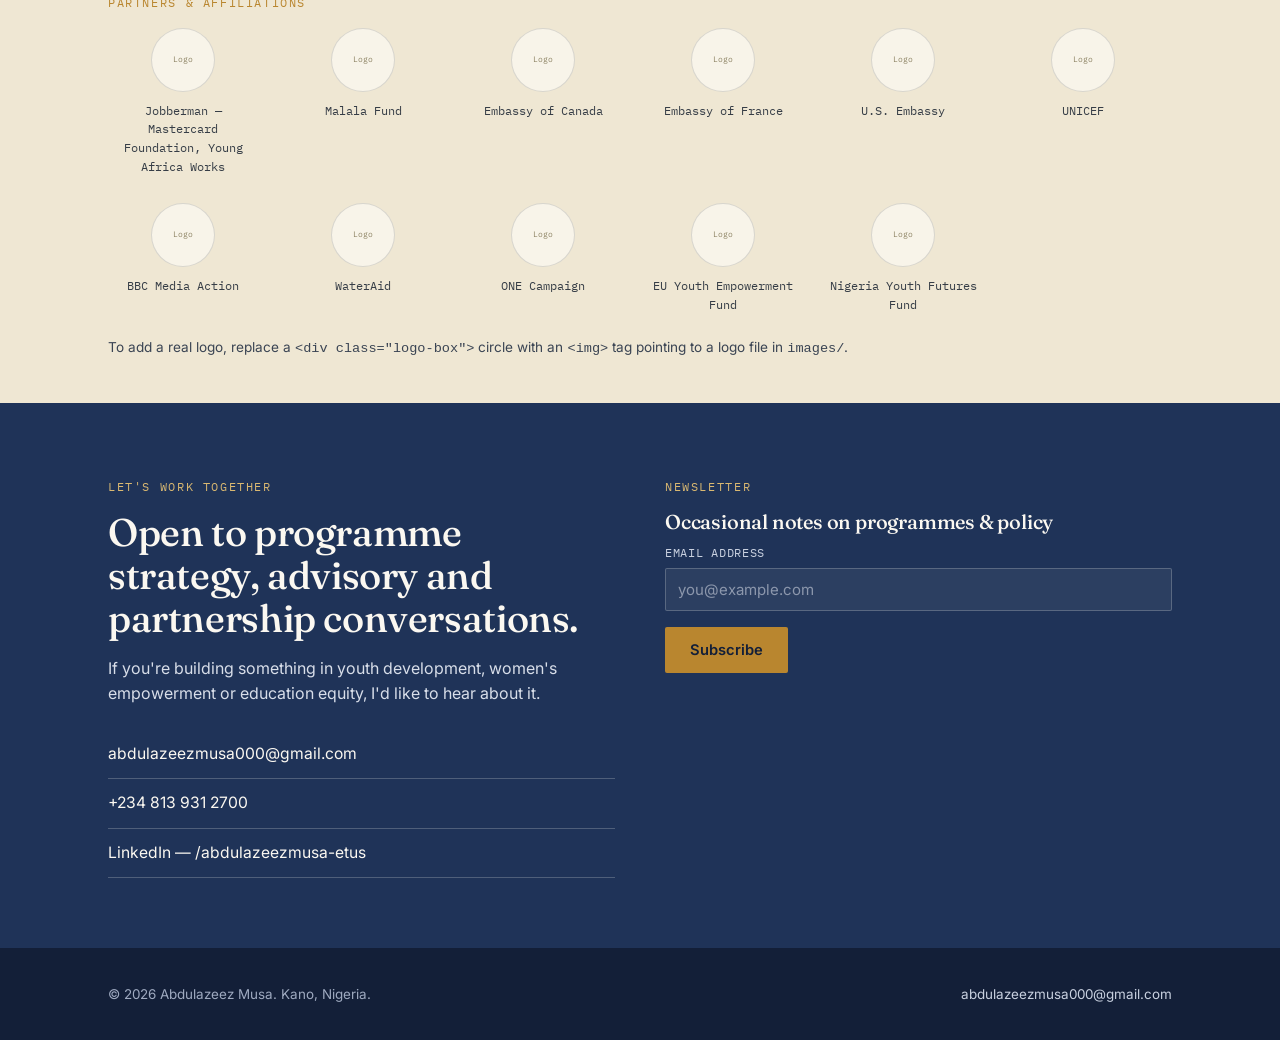
==== commit c5f840be: "Add files via upload" ====
--- a/index.html
+++ b/index.html
@@ -206,19 +206,20 @@
 <section class="affil-strip">
   <div class="wrap">
     <span class="eyebrow" style="display:block; margin-bottom:16px;">Partners &amp; Affiliations</span>
-    <div class="affil-row">
-      <span>Jobberman — Mastercard Foundation, Young Africa Works</span>
-      <span>Malala Fund</span>
-      <span>Embassy of Canada</span>
-      <span>Embassy of France</span>
-      <span>U.S. Embassy</span>
-      <span>UNICEF</span>
-      <span>BBC Media Action</span>
-      <span>WaterAid</span>
-      <span>ONE Campaign</span>
-      <span>EU Youth Empowerment Fund</span>
-      <span>Nigeria Youth Futures Fund</span>
-    </div>
+    <div class="affil-grid">
+      <div class="affil-logo"><div class="logo-box"><span>Logo</span></div><div class="name">Jobberman — Mastercard Foundation, Young Africa Works</div></div>
+      <div class="affil-logo"><div class="logo-box"><span>Logo</span></div><div class="name">Malala Fund</div></div>
+      <div class="affil-logo"><div class="logo-box"><span>Logo</span></div><div class="name">Embassy of Canada</div></div>
+      <div class="affil-logo"><div class="logo-box"><span>Logo</span></div><div class="name">Embassy of France</div></div>
+      <div class="affil-logo"><div class="logo-box"><span>Logo</span></div><div class="name">U.S. Embassy</div></div>
+      <div class="affil-logo"><div class="logo-box"><span>Logo</span></div><div class="name">UNICEF</div></div>
+      <div class="affil-logo"><div class="logo-box"><span>Logo</span></div><div class="name">BBC Media Action</div></div>
+      <div class="affil-logo"><div class="logo-box"><span>Logo</span></div><div class="name">WaterAid</div></div>
+      <div class="affil-logo"><div class="logo-box"><span>Logo</span></div><div class="name">ONE Campaign</div></div>
+      <div class="affil-logo"><div class="logo-box"><span>Logo</span></div><div class="name">EU Youth Empowerment Fund</div></div>
+      <div class="affil-logo"><div class="logo-box"><span>Logo</span></div><div class="name">Nigeria Youth Futures Fund</div></div>
+    </div>
+    <p style="margin-top:22px; font-size:0.85rem; color:#3A4453;">To add a real logo, replace a <code>&lt;div class="logo-box"&gt;</code> circle with an <code>&lt;img&gt;</code> tag pointing to a logo file in <code>images/</code>.</p>
   </div>
 </section>
 
@@ -256,17 +257,5 @@
 </footer>
 
 <script src="js/script.js"></script>
-<script src="https://identity.netlify.com/v1/netlify-identity-widget.js"></script>
-<script>
-  if (window.netlifyIdentity) {
-    window.netlifyIdentity.on("init", (user) => {
-      if (!user) {
-        window.netlifyIdentity.on("login", () => {
-          document.location.href = "/admin/";
-        });
-      }
-    });
-  }
-</script>
 </body>
 </html>
--- a/css/style.css
+++ b/css/style.css
@@ -269,7 +269,46 @@
   font-family:var(--mono); font-size:0.85rem; color:#6B7484;
 }
 
-/* ---------- AWARDS LIST ---------- */
+/* ---------- PROJECT CARD MEDIA ---------- */
+.proj-card-media{
+  aspect-ratio:16/10; background:var(--sand); border:1px solid var(--line);
+  margin-bottom:16px; display:flex; align-items:center; justify-content:center; overflow:hidden;
+}
+.proj-card-media img{width:100%; height:100%; object-fit:cover;}
+.proj-card-media span{font-family:var(--mono); font-size:0.68rem; color:#8A8060; text-align:center; padding:8px;}
+
+/* ---------- AFFILIATION LOGOS ---------- */
+.affil-grid{display:flex; flex-wrap:wrap; gap:26px 30px;}
+.affil-logo{width:150px; text-align:center;}
+.affil-logo .logo-box{
+  width:64px; height:64px; margin:0 auto 10px; border-radius:50%;
+  background:var(--sand-lt); border:1px solid var(--line);
+  display:flex; align-items:center; justify-content:center; overflow:hidden;
+}
+.affil-logo .logo-box img{width:100%; height:100%; object-fit:cover;}
+.affil-logo .logo-box span{font-family:var(--mono); font-size:0.5rem; color:#8A8060; line-height:1.2;}
+.affil-logo .name{font-family:var(--mono); font-size:0.76rem; color:var(--ink); opacity:0.85;}
+
+/* ---------- CLICKABLE BLOG POSTS ---------- */
+.post-item-link{display:block; text-decoration:none; color:inherit;}
+.post-item{transition:background 0.15s ease;}
+.post-item-link:hover .post-item{background:var(--sand);}
+.post-item{grid-template-columns:120px 90px 1fr;}
+.post-thumb{width:90px; height:70px; background:var(--sand); border:1px solid var(--line); overflow:hidden; display:flex; align-items:center; justify-content:center;}
+.post-thumb img{width:100%; height:100%; object-fit:cover;}
+.post-thumb span{font-family:var(--mono); font-size:0.55rem; color:#8A8060;}
+@media (max-width:600px){.post-item{grid-template-columns:1fr;} .post-thumb{width:100%; height:130px; margin:6px 0;}}
+
+/* ---------- SINGLE ARTICLE PAGE ---------- */
+.article-media{
+  aspect-ratio:16/9; background:var(--sand); border:1px solid var(--line);
+  margin-bottom:32px; display:flex; align-items:center; justify-content:center; overflow:hidden;
+}
+.article-media img{width:100%; height:100%; object-fit:cover;}
+.article-media span{font-family:var(--mono); font-size:0.75rem; color:#8A8060;}
+.article-body p{margin-bottom:18px; font-size:1rem; max-width:70ch;}
+.back-link{font-family:var(--mono); font-size:0.82rem; color:var(--gold); display:inline-block; margin-bottom:26px;}
+
 .award-item{padding:20px 0; border-bottom:1px solid var(--line); display:flex; justify-content:space-between; gap:20px; flex-wrap:wrap;}
 .award-item .yr{font-family:var(--mono); color:var(--gold); font-size:0.85rem;}
 
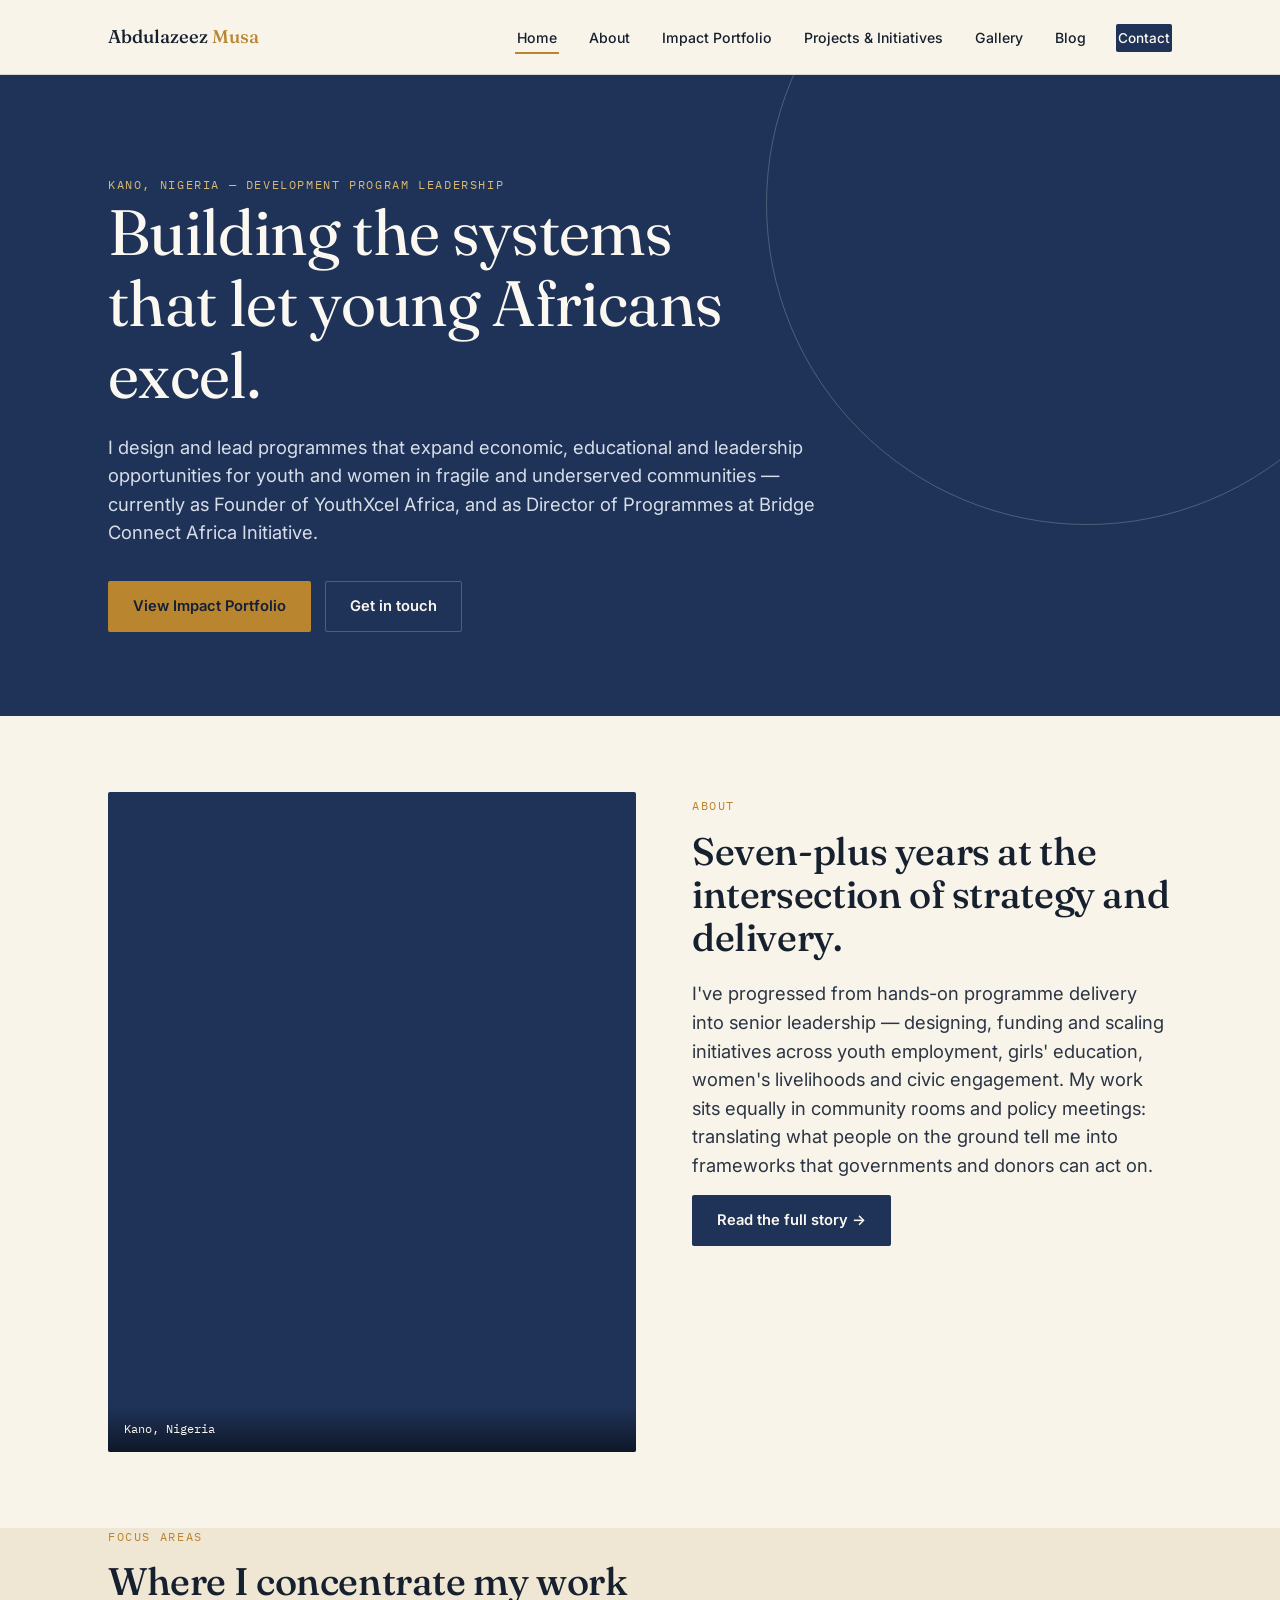
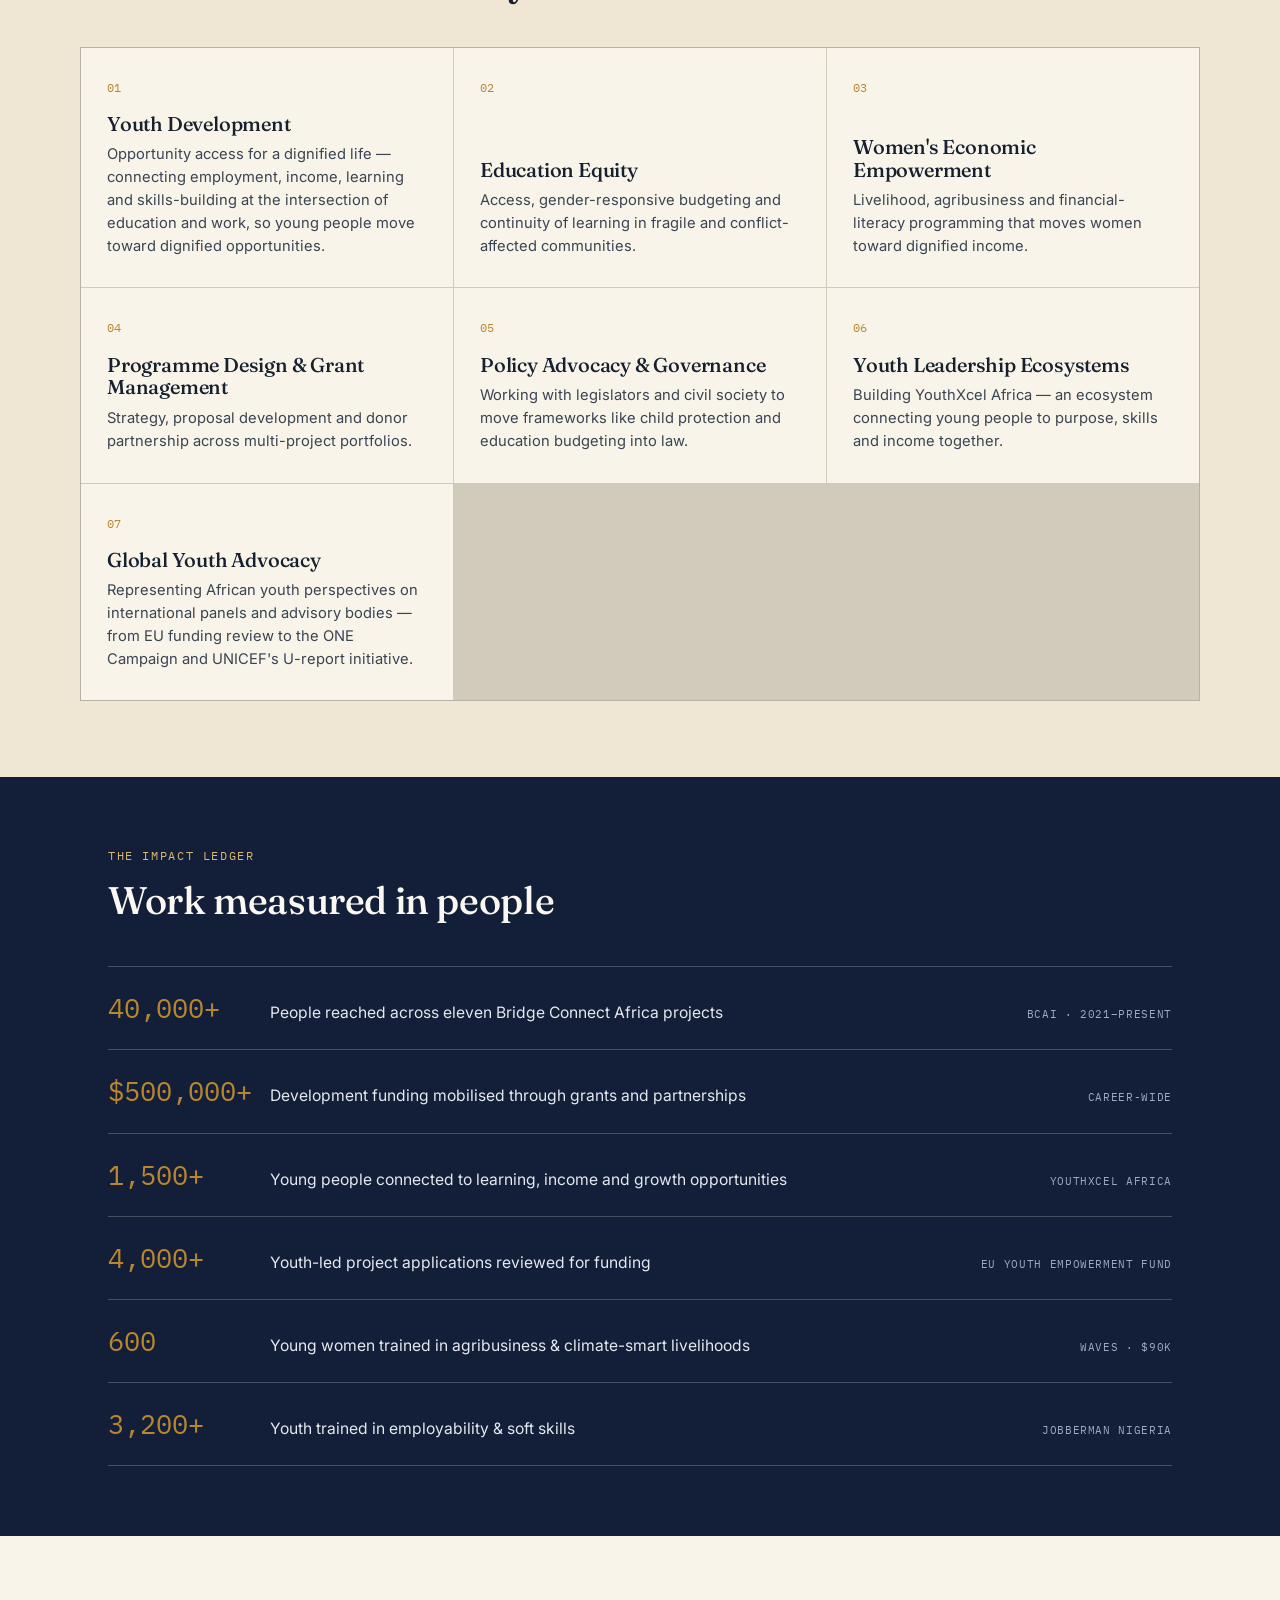
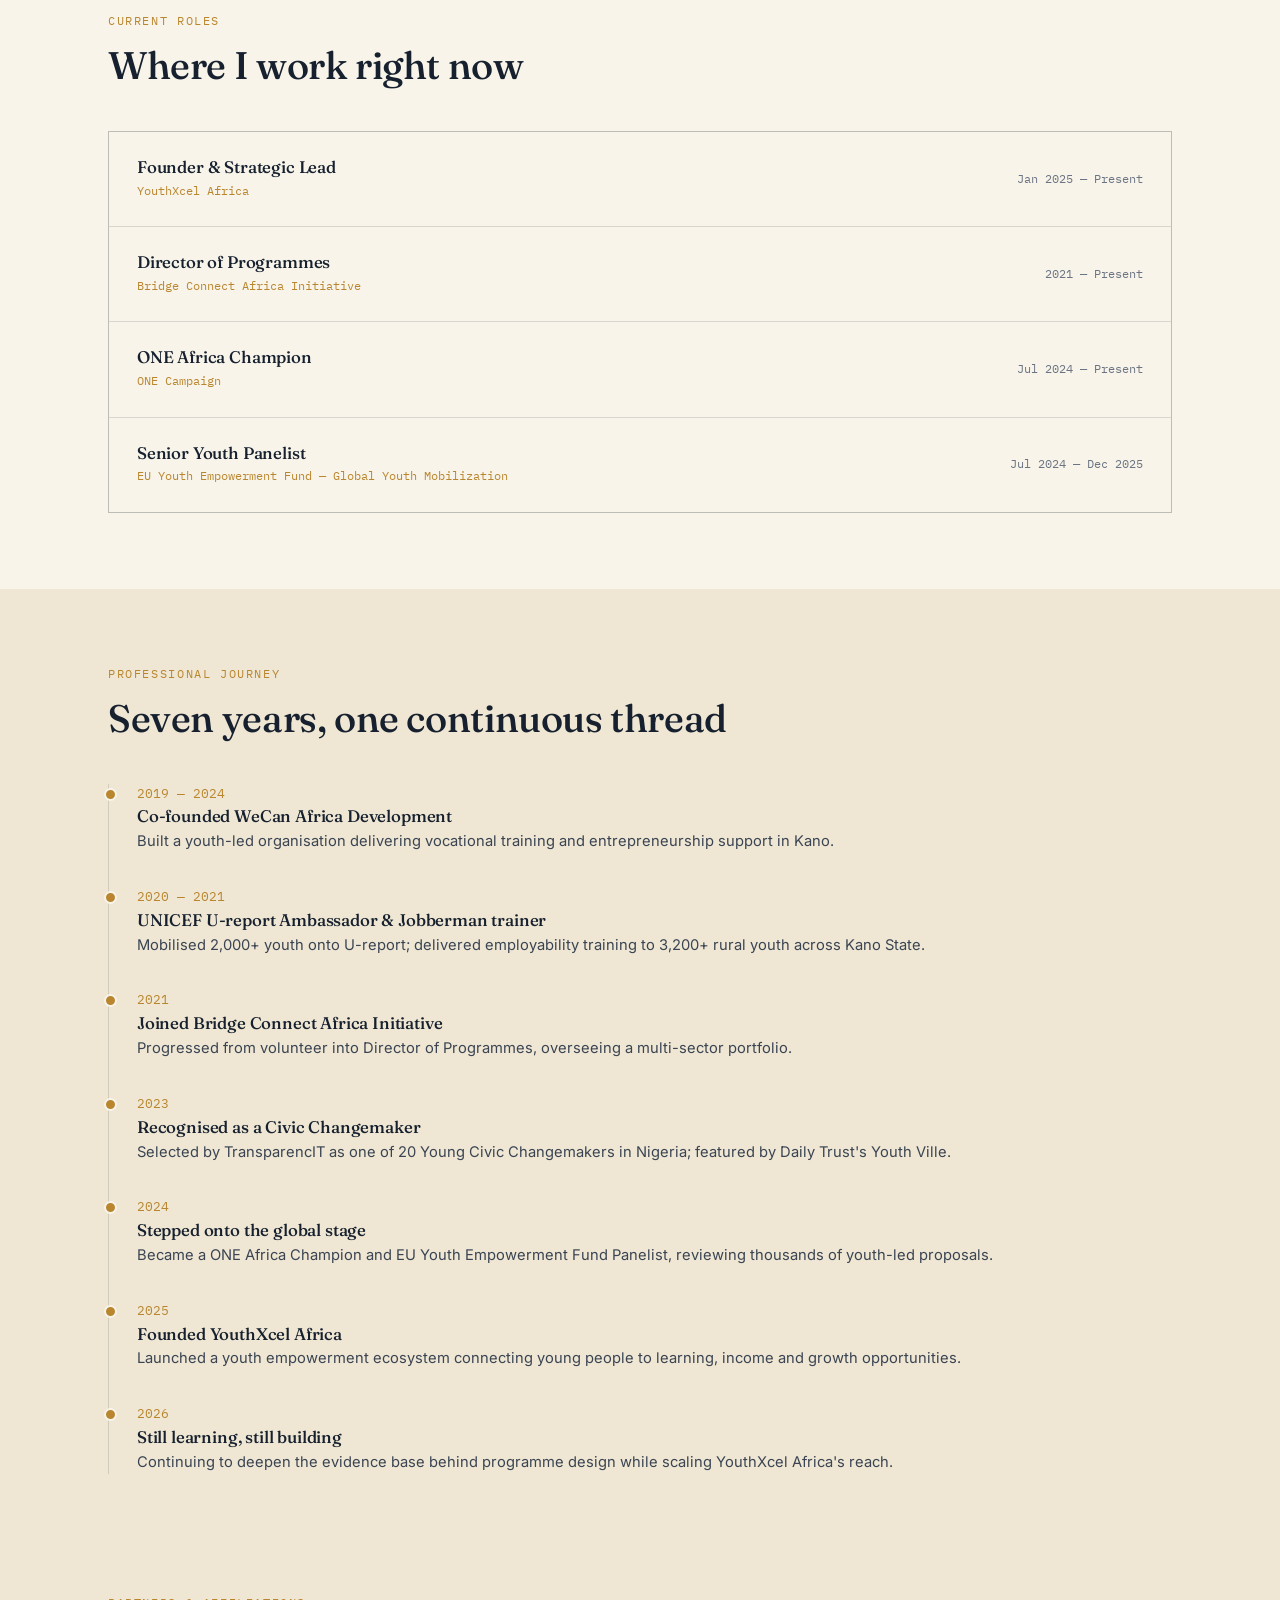
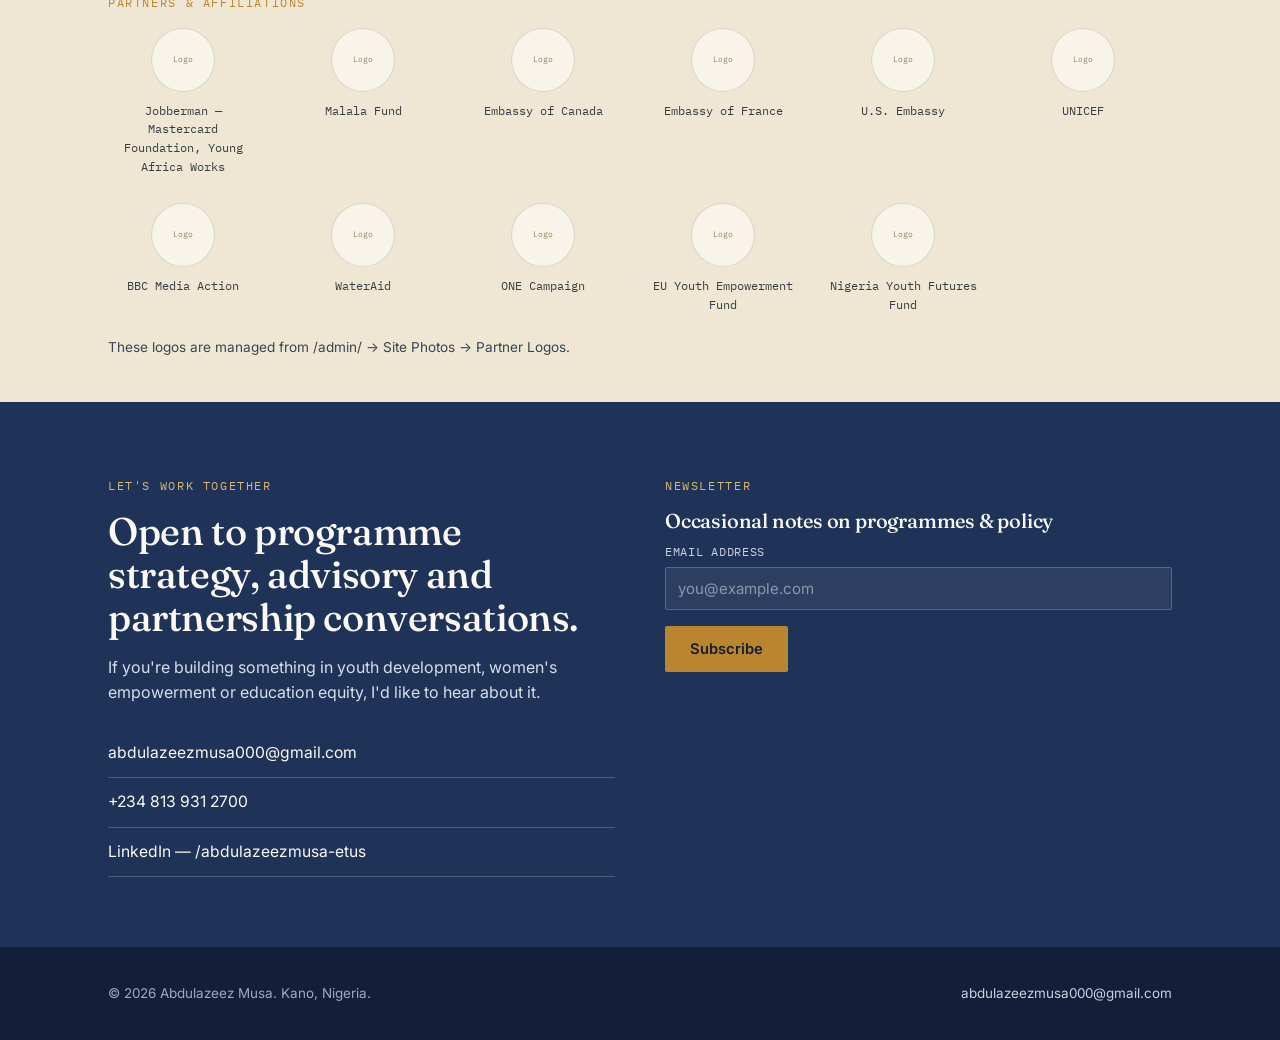
==== commit 2c5553ab: "Add files via upload" ====
--- a/index.html
+++ b/index.html
@@ -39,7 +39,7 @@
 
 <section id="about">
   <div class="wrap about-grid">
-    <div class="about-portrait">
+    <div class="about-portrait" data-photo="home_portrait">
       <div class="cap">Kano, Nigeria</div>
     </div>
     <div>
@@ -207,19 +207,19 @@
   <div class="wrap">
     <span class="eyebrow" style="display:block; margin-bottom:16px;">Partners &amp; Affiliations</span>
     <div class="affil-grid">
-      <div class="affil-logo"><div class="logo-box"><span>Logo</span></div><div class="name">Jobberman — Mastercard Foundation, Young Africa Works</div></div>
-      <div class="affil-logo"><div class="logo-box"><span>Logo</span></div><div class="name">Malala Fund</div></div>
-      <div class="affil-logo"><div class="logo-box"><span>Logo</span></div><div class="name">Embassy of Canada</div></div>
-      <div class="affil-logo"><div class="logo-box"><span>Logo</span></div><div class="name">Embassy of France</div></div>
-      <div class="affil-logo"><div class="logo-box"><span>Logo</span></div><div class="name">U.S. Embassy</div></div>
-      <div class="affil-logo"><div class="logo-box"><span>Logo</span></div><div class="name">UNICEF</div></div>
-      <div class="affil-logo"><div class="logo-box"><span>Logo</span></div><div class="name">BBC Media Action</div></div>
-      <div class="affil-logo"><div class="logo-box"><span>Logo</span></div><div class="name">WaterAid</div></div>
-      <div class="affil-logo"><div class="logo-box"><span>Logo</span></div><div class="name">ONE Campaign</div></div>
-      <div class="affil-logo"><div class="logo-box"><span>Logo</span></div><div class="name">EU Youth Empowerment Fund</div></div>
-      <div class="affil-logo"><div class="logo-box"><span>Logo</span></div><div class="name">Nigeria Youth Futures Fund</div></div>
-    </div>
-    <p style="margin-top:22px; font-size:0.85rem; color:#3A4453;">To add a real logo, replace a <code>&lt;div class="logo-box"&gt;</code> circle with an <code>&lt;img&gt;</code> tag pointing to a logo file in <code>images/</code>.</p>
+      <div class="affil-logo"><div class="logo-box" data-photo="partner_1"><span>Logo</span></div><div class="name">Jobberman — Mastercard Foundation, Young Africa Works</div></div>
+      <div class="affil-logo"><div class="logo-box" data-photo="partner_2"><span>Logo</span></div><div class="name">Malala Fund</div></div>
+      <div class="affil-logo"><div class="logo-box" data-photo="partner_3"><span>Logo</span></div><div class="name">Embassy of Canada</div></div>
+      <div class="affil-logo"><div class="logo-box" data-photo="partner_4"><span>Logo</span></div><div class="name">Embassy of France</div></div>
+      <div class="affil-logo"><div class="logo-box" data-photo="partner_5"><span>Logo</span></div><div class="name">U.S. Embassy</div></div>
+      <div class="affil-logo"><div class="logo-box" data-photo="partner_6"><span>Logo</span></div><div class="name">UNICEF</div></div>
+      <div class="affil-logo"><div class="logo-box" data-photo="partner_7"><span>Logo</span></div><div class="name">BBC Media Action</div></div>
+      <div class="affil-logo"><div class="logo-box" data-photo="partner_8"><span>Logo</span></div><div class="name">WaterAid</div></div>
+      <div class="affil-logo"><div class="logo-box" data-photo="partner_9"><span>Logo</span></div><div class="name">ONE Campaign</div></div>
+      <div class="affil-logo"><div class="logo-box" data-photo="partner_10"><span>Logo</span></div><div class="name">EU Youth Empowerment Fund</div></div>
+      <div class="affil-logo"><div class="logo-box" data-photo="partner_11"><span>Logo</span></div><div class="name">Nigeria Youth Futures Fund</div></div>
+    </div>
+    <p style="margin-top:22px; font-size:0.85rem; color:#3A4453;">These logos are managed from <a href="/admin/">/admin/</a> → Site Photos → Partner Logos.</p>
   </div>
 </section>
 
